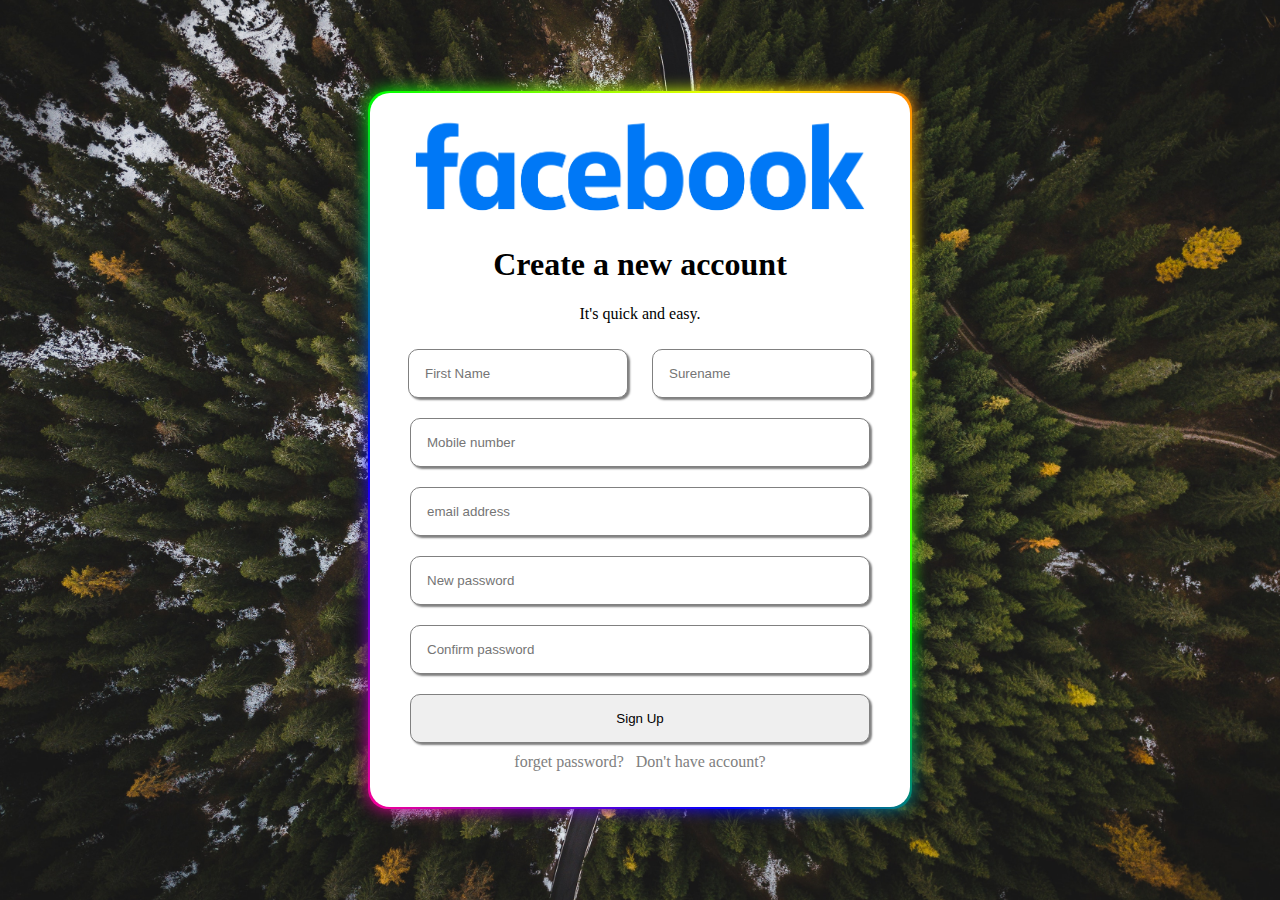
==== CreateAcc.html @ fb52bab3 "create acc" ====
<html lang="en">
<head>
    <meta charset="UTF-8">
    <meta http-equiv="X-UA-Compatible" content="IE=edge">
    <meta name="viewport" content="width=device-width, initial-scale=1.0">
    <link rel="stylesheet" href="css/style.css">
    <title>Create New Account</title>
</head>
<body>
    <div class="formContainer">
        <div>
            <img id="logo" src="images/Facebook-Logo.png">
        </div>
        <div class="formHeading">
            <h1>Create a new account</h1>
            <p>It's quick and easy.</p>
        </div>
        <form onsubmit="checkValidate()">
            <div class="nameCon">
                <input type="text" placeholder="First Name" name="fname" id="fname" autocomplete="off" required>
                <input type="text" placeholder="Surename" name="lname" id="lname">
            </div>
            <input id="mobNum" type="text" placeholder="Mobile number" pattern="[0-9]{3}[0-9]{2}[0-9]{3}"><br>
            <input id="email" type="text" placeholder="email address"><br>
            <input type="text" placeholder="New password" id="pass"><br>
            <input type="text" placeholder="Confirm password" id="cpass"><br>
            <span id="e1">Required</span>
            <input type="submit" value="Sign Up" onclick="checkValidate()">
            <a href="forget_pass.html">forget password? </a>&nbsp;<a href=""> Don't have account?</a>
        </form>
    </div>
</body>
</html>
---- css/style.css ----
body{
    margin: 0;
    padding: 0;
    background-image: url("../images/pg.jpg");
    background-repeat: no-repeat;
    background-size: 100% 100%;
    display: flex;
    justify-content: center;
    align-items: center;
}
.parent{
    
}

.formContainer{
    position: relative;
    padding: 20px;
    width: 500px;
    text-align: center;
   
    border-radius: 20px;
    background-color: #fff;
    opacity: 1;
}

.formContainer::before,
.formContainer::after{
    content: '';
    position: absolute;
    background: linear-gradient(45deg,#fb0094,#0000ff,#00ff00,#ffff00,#ff0000,#fb0094,#0000ff,#00ff00,#ff0000);
    top:-2px;
    left: -2px;
    width: calc(100% + 4px);
    height: calc(100% + 4px);
    background-size: 400%;
    border-radius: 20px;
    z-index: -1;
    animation: animate 20s linear infinite;

}

.formContainer::after{
    filter: blur(8px);
}

@keyframes animate{
    0%{
        background-position: 0 0;
    }
    50%{
        background-position: 400% 0;
    }
    100%{
        background-position: 0 0;
    }
}

#logo{
    width: 90%;
}

#mobNum::before{
    content: '+91';
}

label{
    text-align: left;
    display: inline-block;
    width: 180px;
    margin: 10px;
}
.nameCon{
    width: 100%;
    
}

.nameCon > input{
    width: 44%;
}

form > input{
    width: 92%;
}
input{
    
    outline: none;
    margin: 10px;
    padding: 16px;
    border-radius: 10px;
    border:1px solid grey;
    box-shadow: 2px 2px 2px grey;
}

input[type="button"]{
    background-image: linear-gradient(to right,rgb(1, 155, 8),rgb(16, 212, 91));
    border: none;
}

input[type="button"]:hover{
    background-color: yellow;
}

a{
    text-decoration: none;
    color: grey;
}

a:hover{
    color: #000;
    text-shadow: 1px 1px 1px grey;
}
#e1{
   
    display: none;
}
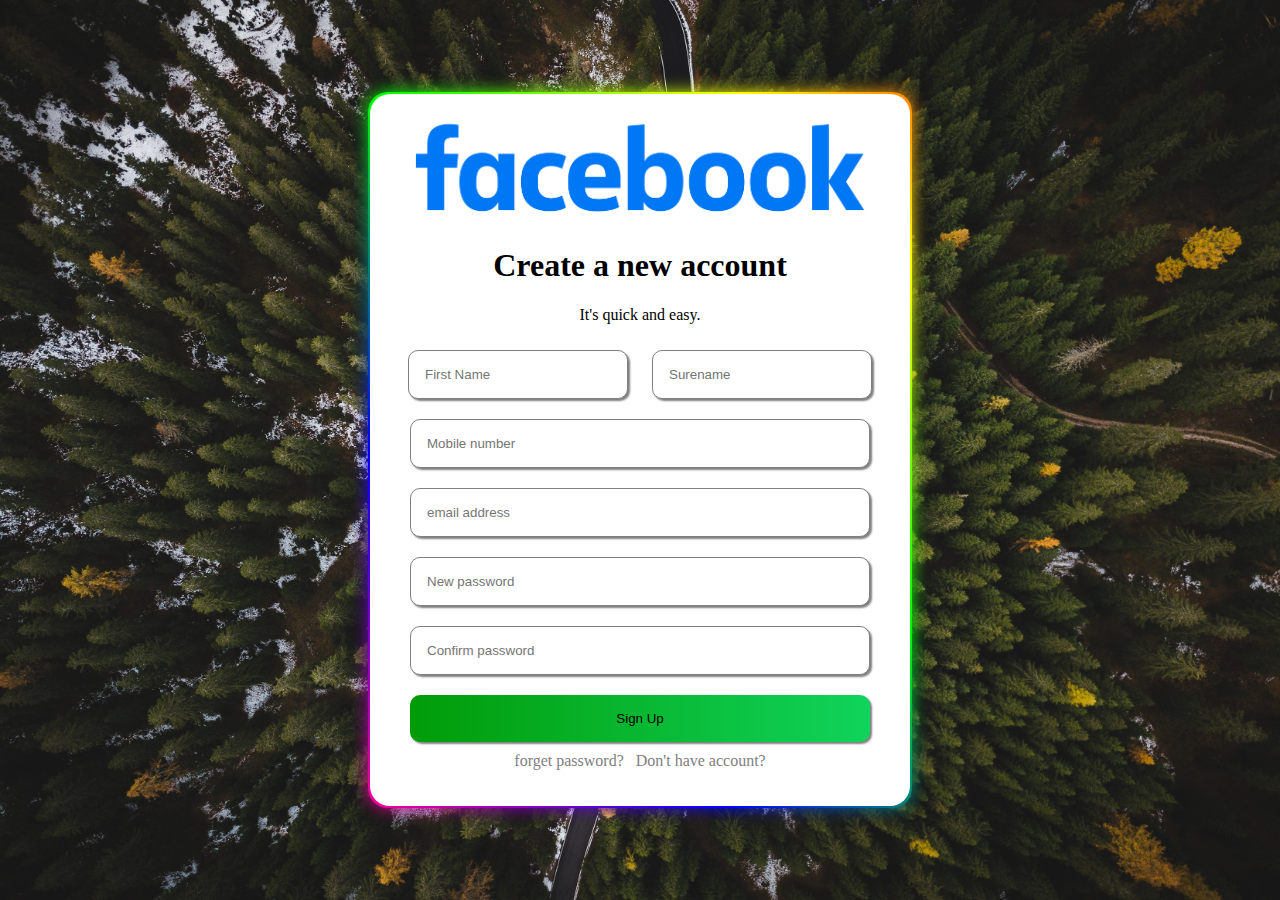
==== commit ecaf2f06: "pass only pending" ====
--- a/CreateAcc.html
+++ b/CreateAcc.html
@@ -17,17 +17,18 @@
         </div>
         <form onsubmit="checkValidate()">
             <div class="nameCon">
-                <input type="text" placeholder="First Name" name="fname" id="fname" autocomplete="off" required>
+                <input type="text" placeholder="First Name" name="fname" id="fname" autocomplete="off">
                 <input type="text" placeholder="Surename" name="lname" id="lname">
             </div>
-            <input id="mobNum" type="text" placeholder="Mobile number" pattern="[0-9]{3}[0-9]{2}[0-9]{3}"><br>
+            <input id="mobNum" type="text" placeholder="Mobile number"><br>
             <input id="email" type="text" placeholder="email address"><br>
             <input type="text" placeholder="New password" id="pass"><br>
             <input type="text" placeholder="Confirm password" id="cpass"><br>
             <span id="e1">Required</span>
-            <input type="submit" value="Sign Up" onclick="checkValidate()">
+            <input type="button" value="Sign Up" onclick="checkValidate()">
             <a href="forget_pass.html">forget password? </a>&nbsp;<a href=""> Don't have account?</a>
         </form>
     </div>
+    <script src="script.js"></script>
 </body>
 </html>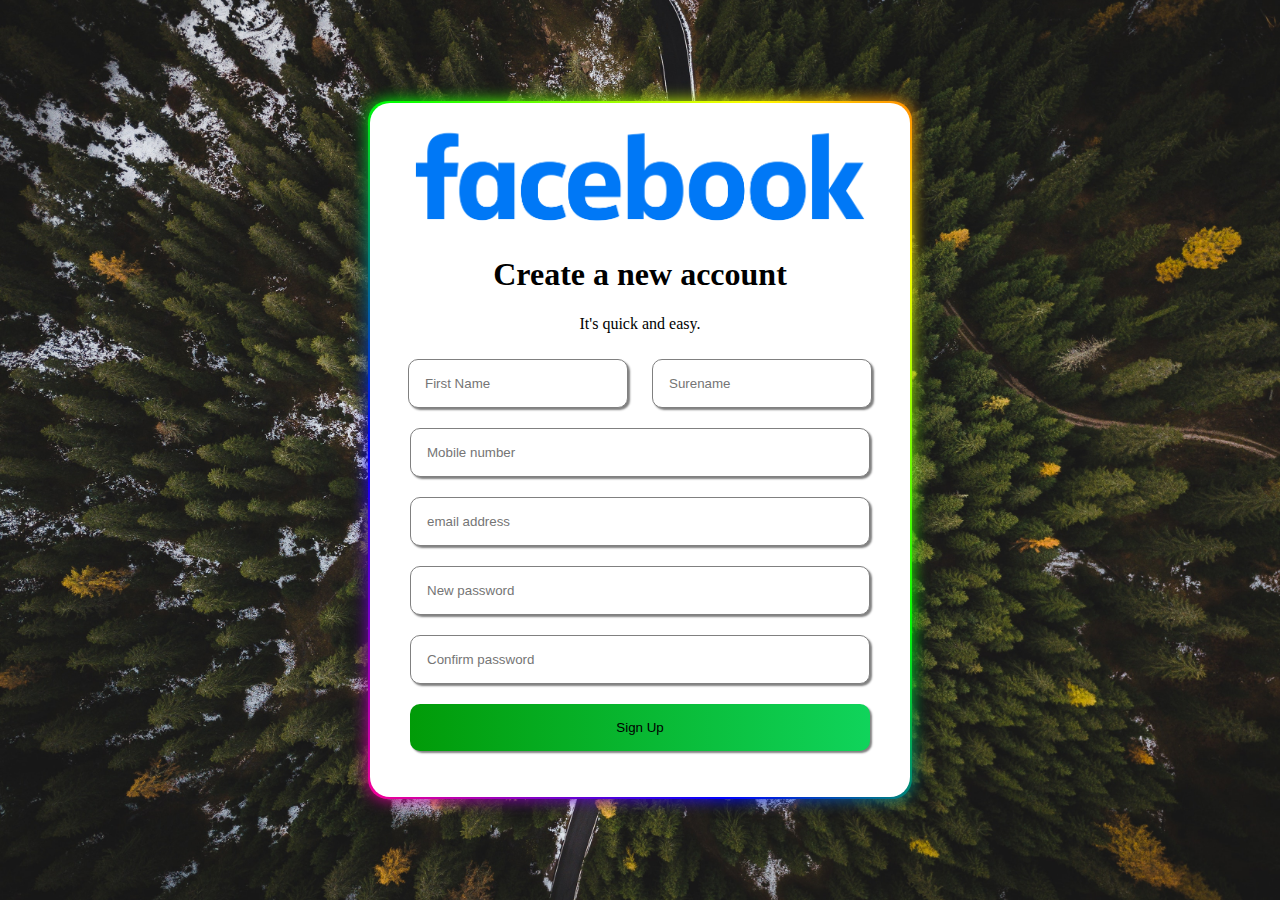
==== commit 83fc8363: "ts files added" ====
--- a/CreateAcc.html
+++ b/CreateAcc.html
@@ -24,9 +24,10 @@
             <input id="email" type="text" placeholder="email address"><br>
             <input type="text" placeholder="New password" id="pass"><br>
             <input type="text" placeholder="Confirm password" id="cpass"><br>
+            
             <span id="e1">Required</span>
             <input type="button" value="Sign Up" onclick="checkValidate()">
-            <a href="forget_pass.html">forget password? </a>&nbsp;<a href=""> Don't have account?</a>
+            
         </form>
     </div>
     <script src="script.js"></script>
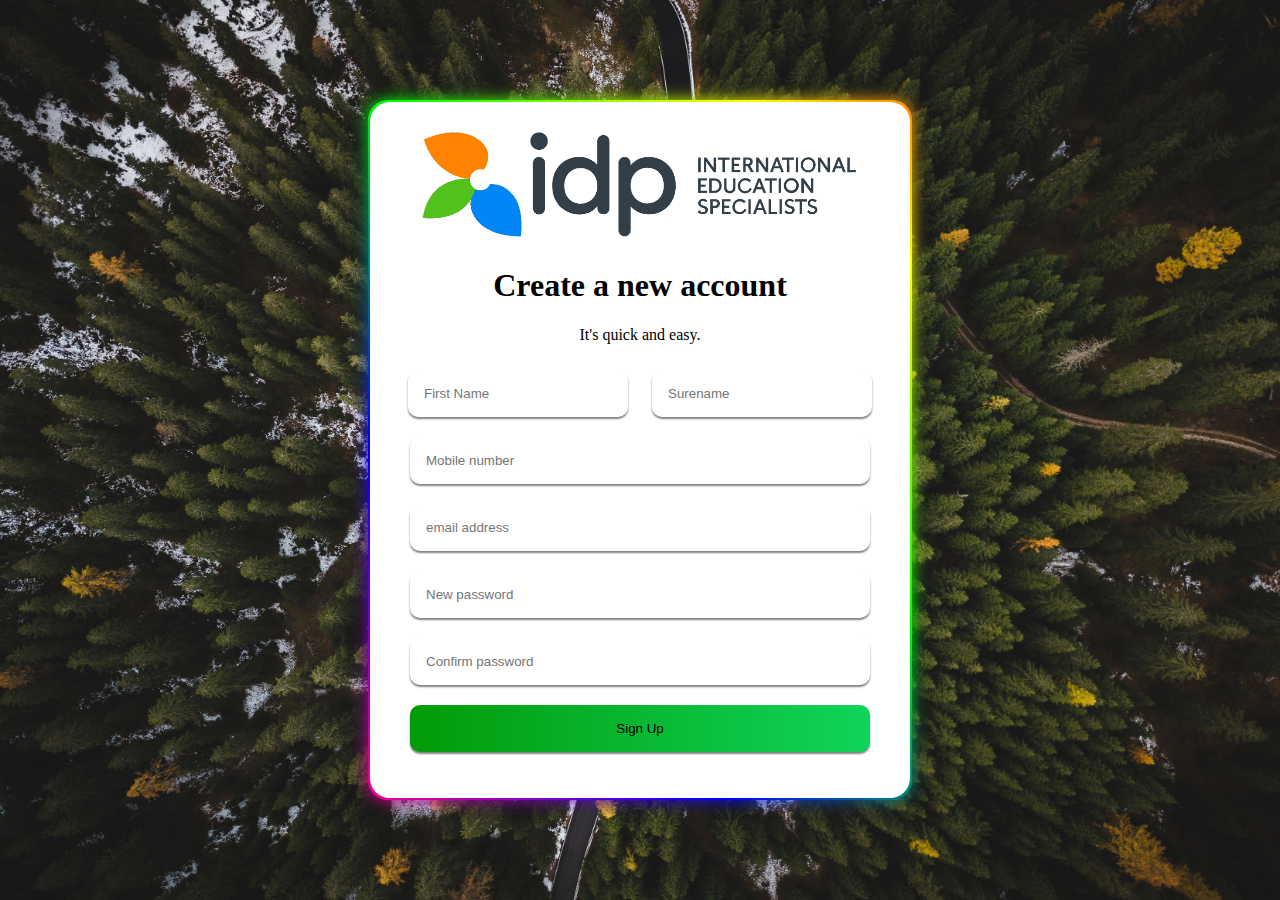
==== commit 999956ef: "idp logo inserted" ====
--- a/CreateAcc.html
+++ b/CreateAcc.html
@@ -9,7 +9,7 @@
 <body>
     <div class="formContainer">
         <div>
-            <img id="logo" src="images/Facebook-Logo.png">
+            <img id="logo" src="images/logo.png">
         </div>
         <div class="formHeading">
             <h1>Create a new account</h1>
--- a/css/style.css
+++ b/css/style.css
@@ -82,13 +82,14 @@
     width: 92%;
 }
 input{
-    
+    border: none;
+    border-bottom: 1px;
     outline: none;
     margin: 10px;
     padding: 16px;
     border-radius: 10px;
-    border:1px solid grey;
-    box-shadow: 2px 2px 2px grey;
+    
+    box-shadow: 0px 2px 2px grey;
 }
 
 input[type="button"]{
